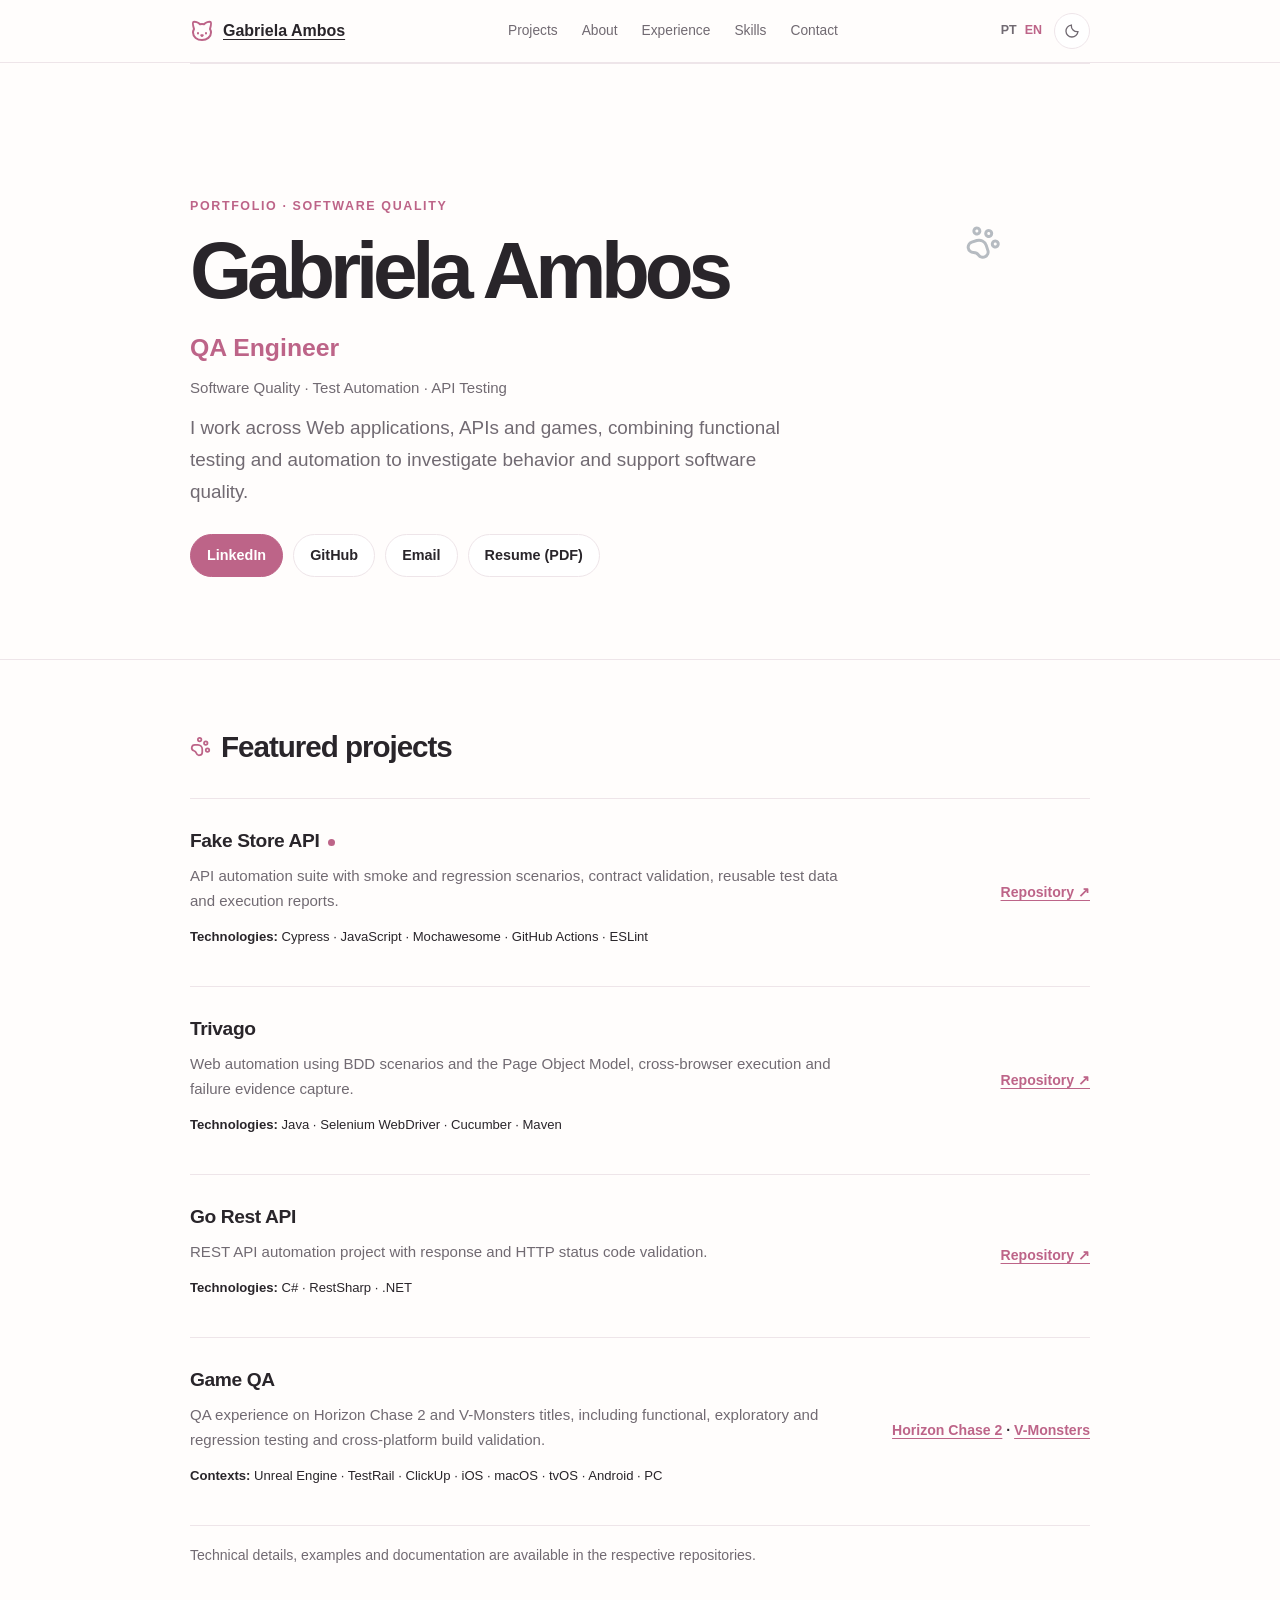
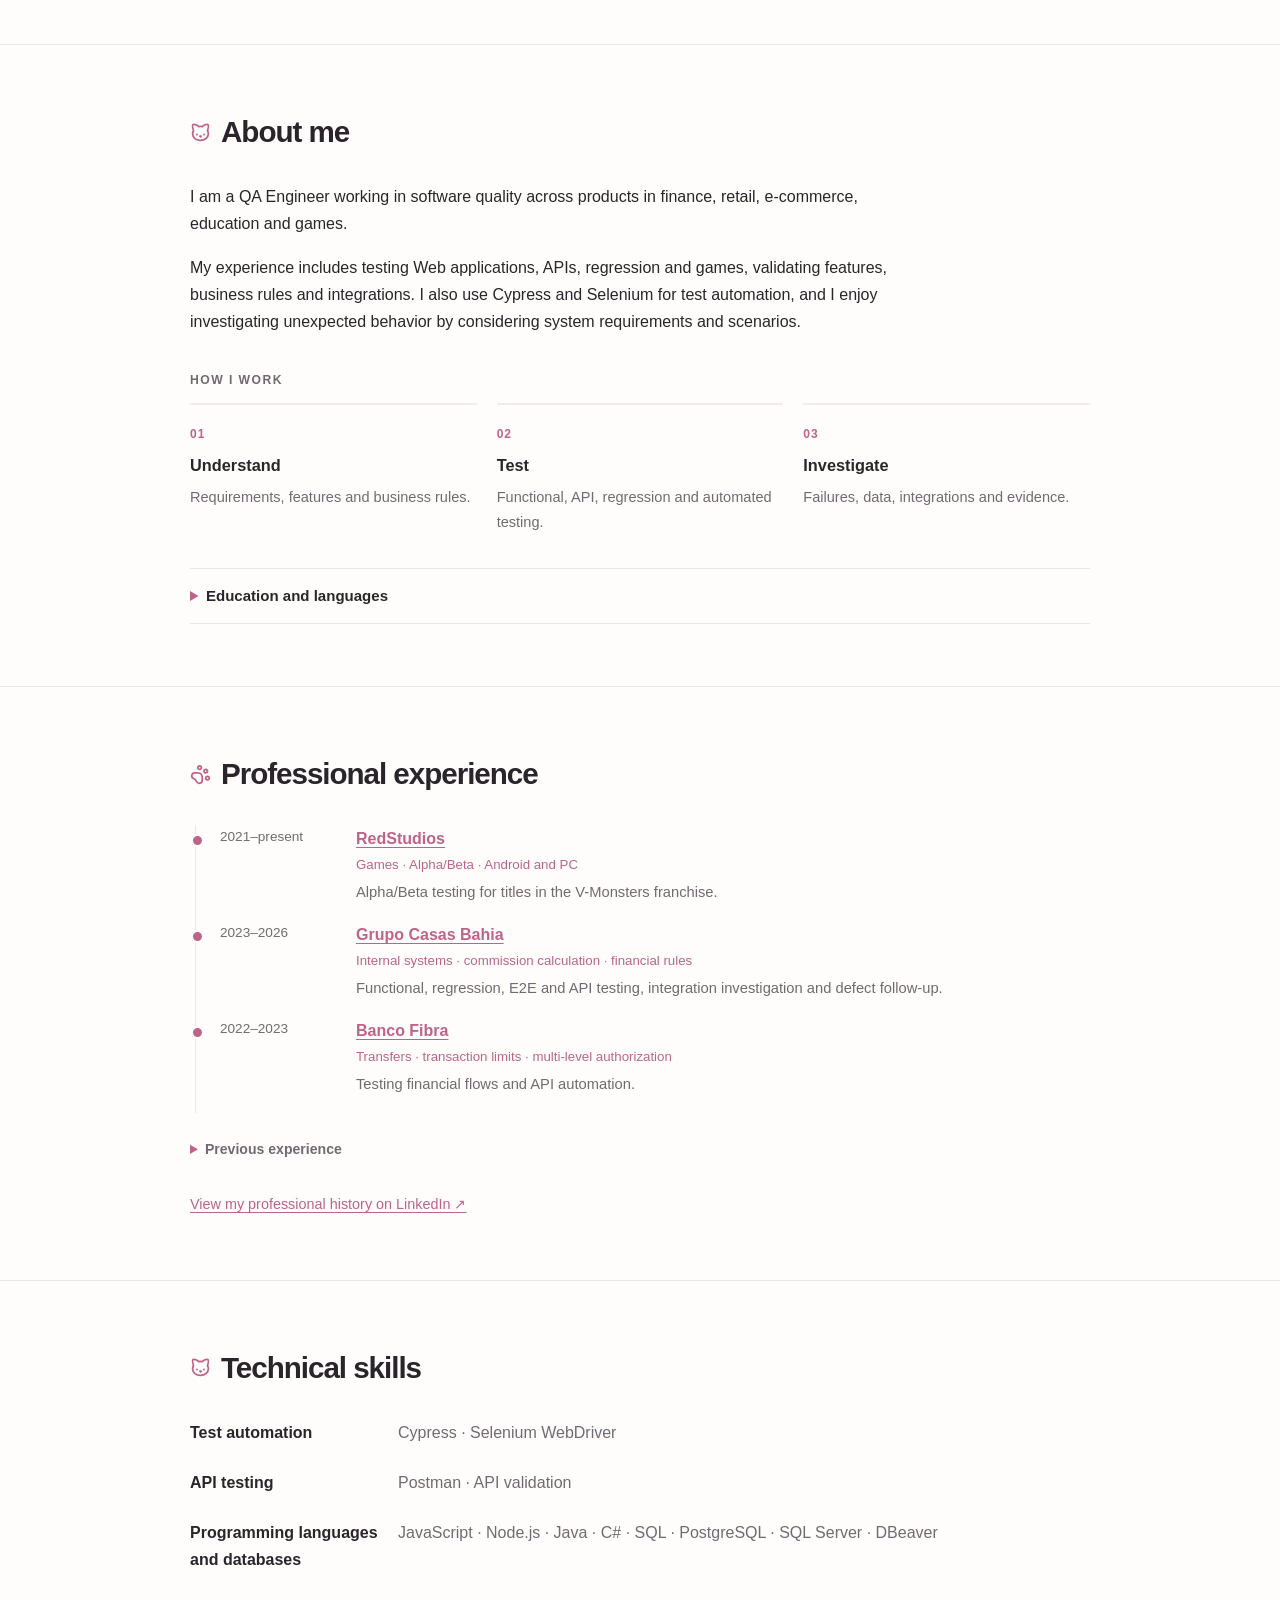
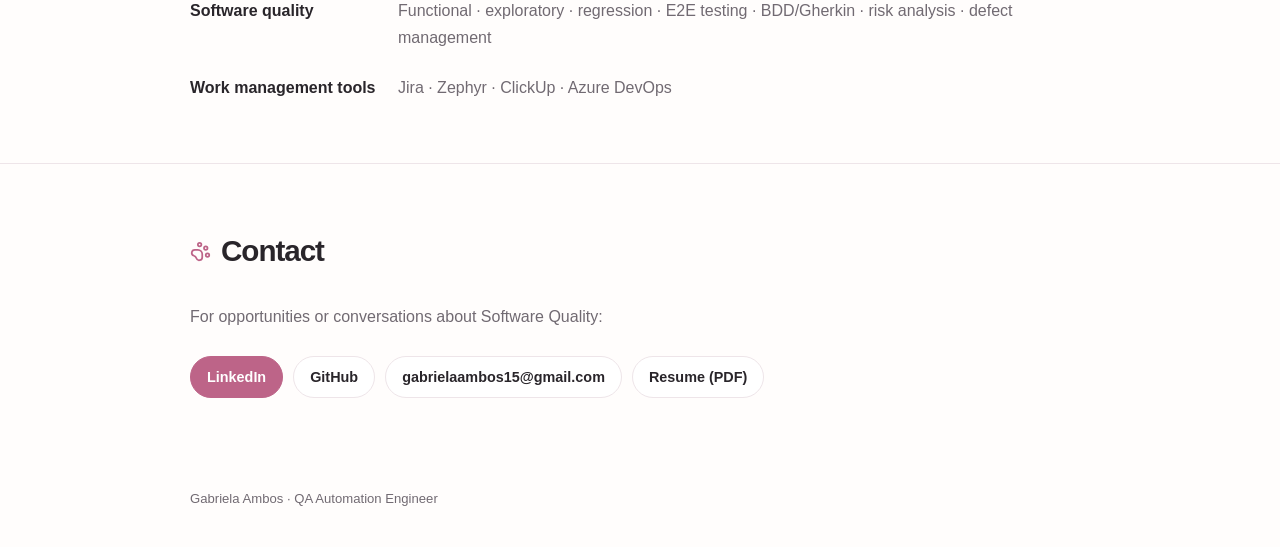
==== docs/en/index.html @ 937759b4 "Update layout" ====
<!doctype html>
<html lang="en" data-theme="light">
<head>
  <meta charset="utf-8">
  <meta name="viewport" content="width=device-width, initial-scale=1">
  <title>Gabriela Ambos | QA Automation Engineer</title>
  <meta name="description" content="Portfolio of Gabriela Ambos, QA Automation Engineer. Test automation projects across APIs, Web applications and game QA.">
  <meta property="og:title" content="Gabriela Ambos | QA Automation Engineer">
  <meta property="og:description" content="Projects and experience in test automation, APIs, Web applications and game QA.">
  <meta property="og:type" content="website">
  <meta property="og:locale" content="en_US">
  <meta property="og:url" content="https://gabrielaambos.github.io/portfolio-qa/en/">
  <link rel="canonical" href="https://gabrielaambos.github.io/portfolio-qa/en/">
  <link rel="alternate" hreflang="pt-BR" href="https://gabrielaambos.github.io/portfolio-qa/">
  <link rel="alternate" hreflang="en" href="https://gabrielaambos.github.io/portfolio-qa/en/">
  <link rel="alternate" hreflang="x-default" href="https://gabrielaambos.github.io/portfolio-qa/">
  <link rel="icon" href="../assets/cat.svg">
  <link rel="stylesheet" href="../style.css">
</head>
<body>
  <a class="skip-link" href="#main-content">Skip to content</a>
  <header class="topbar">
    <div class="wrap">
      <a class="brand" href="#home" aria-label="Gabriela Ambos, home"><svg aria-hidden="true" viewBox="0 0 24 24"><use href="../assets/icons.svg#i-cat"/></svg><span>Gabriela Ambos</span></a>
      <nav aria-label="Main navigation">
        <a href="#projects">Projects</a><a href="#about">About</a><a href="#experience">Experience</a><a href="#skills">Skills</a><a href="#contact">Contact</a>
      </nav>
      <div class="topbar-actions">
        <div class="flags" role="group" aria-label="Language"><a href="../index.html" lang="pt-BR">PT</a><a href="./" aria-current="page" lang="en">EN</a></div>
        <button class="theme-toggle" id="theme-toggle" type="button" aria-label="Switch to dark theme">
          <svg aria-hidden="true" class="icon-sun" viewBox="0 0 24 24" fill="none" stroke="currentColor" stroke-width="2" stroke-linecap="round"><circle cx="12" cy="12" r="4"/><path d="M12 2v2M12 20v2M4.93 4.93l1.41 1.41M17.66 17.66l1.41 1.41M2 12h2M20 12h2M6.34 17.66l-1.41 1.41M19.07 4.93l1.41-1.41"/></svg>
          <svg aria-hidden="true" class="icon-moon" viewBox="0 0 24 24" fill="none" stroke="currentColor" stroke-width="2" stroke-linecap="round"><path d="M20.9 13A9 9 0 0 1 11 3.1 9 9 0 1 0 20.9 13Z"/></svg>
        </button>
      </div>
    </div>
  </header>

  <main id="main-content">
    <section class="hero wrap" id="home" aria-labelledby="hero-title">
      <p class="eyebrow">Portfolio · Software Quality</p>
      <h1 id="hero-title">Gabriela Ambos</h1>
      <p class="role">QA Engineer</p>
      <p class="specialties">Software Quality · Test Automation · API Testing</p>
      <p class="tagline">I work across Web applications, APIs and games, combining functional testing and automation to investigate behavior and support software quality.</p>
      <div class="cta" aria-label="Professional links">
        <a class="btn btn-primary" href="https://www.linkedin.com/in/gabrielaambos/?locale=en-US">LinkedIn</a>
        <a class="btn" href="https://github.com/GabrielaAmbos">GitHub</a>
        <a class="btn" href="mailto:gabrielaambos15@gmail.com">Email</a>
        <a class="btn" href="../assets/cv/GabrielaAmbos-CV-EN.pdf" target="_blank" rel="noopener">Resume (PDF)</a>
      </div>
    </section>

    <section id="projects" aria-labelledby="projects-title">
      <div class="wrap">
        <h2 class="section-heading" id="projects-title"><svg aria-hidden="true" viewBox="0 0 24 24"><use href="../assets/icons.svg#i-paw"/></svg>Featured projects</h2>
        <div class="projects">
          <article class="project featured">
            <div><h3>Fake Store API</h3><p>API automation suite with smoke and regression scenarios, contract validation, reusable test data and execution reports.</p><p class="tech"><strong>Technologies:</strong> Cypress · JavaScript · Mochawesome · GitHub Actions · ESLint</p></div>
            <a class="project-link" href="https://github.com/GabrielaAmbos/automacao-fake-store-api">Repository <span aria-hidden="true">↗</span></a>
          </article>
          <article class="project">
            <div><h3>Trivago</h3><p>Web automation using BDD scenarios and the Page Object Model, cross-browser execution and failure evidence capture.</p><p class="tech"><strong>Technologies:</strong> Java · Selenium WebDriver · Cucumber · Maven</p></div>
            <a class="project-link" href="https://github.com/GabrielaAmbos/automacao-trivago">Repository <span aria-hidden="true">↗</span></a>
          </article>
          <article class="project">
            <div><h3>Go Rest API</h3><p>REST API automation project with response and HTTP status code validation.</p><p class="tech"><strong>Technologies:</strong> C# · RestSharp · .NET</p></div>
            <a class="project-link" href="https://github.com/GabrielaAmbos/automacao-go-rest-api">Repository <span aria-hidden="true">↗</span></a>
          </article>
          <article class="project">
            <div><h3>Game QA</h3><p>QA experience on Horizon Chase 2 and V-Monsters titles, including functional, exploratory and regression testing and cross-platform build validation.</p><p class="tech"><strong>Contexts:</strong> Unreal Engine · TestRail · ClickUp · iOS · macOS · tvOS · Android · PC</p></div>
            <div class="project-link"><a href="https://www.horizonchase2.com/">Horizon Chase 2</a> · <a href="https://vmonsters.com/">V-Monsters</a></div>
          </article>
        </div>
        <p class="project-note">Technical details, examples and documentation are available in the respective repositories.</p>
      </div>
    </section>

    <section id="about" aria-labelledby="about-title">
      <div class="wrap">
        <h2 class="section-heading" id="about-title"><svg aria-hidden="true" viewBox="0 0 24 24"><use href="../assets/icons.svg#i-cat"/></svg>About me</h2>
        <div class="about-copy">
          <p>I am a QA Engineer working in software quality across products in finance, retail, e-commerce, education and games.</p>
          <p>My experience includes testing Web applications, APIs, regression and games, validating features, business rules and integrations. I also use Cypress and Selenium for test automation, and I enjoy investigating unexpected behavior by considering system requirements and scenarios.</p>
        </div>
        <p class="subhead">How I work</p>
        <div class="steps">
          <article class="step"><span class="n">01</span><h3>Understand</h3><p>Requirements, features and business rules.</p></article>
          <article class="step"><span class="n">02</span><h3>Test</h3><p>Functional, API, regression and automated testing.</p></article>
          <article class="step"><span class="n">03</span><h3>Investigate</h3><p>Failures, data, integrations and evidence.</p></article>
        </div>
        <details class="more-info">
          <summary>Education and languages</summary>
          <div class="details-body">
            <h3>Education</h3>
            <ul class="education">
              <li>Digital Games — Estácio · 2026 · In progress</li>
              <li>Technical Diploma in IT — Federal Institute of Rio Grande do Sul, Sapucaia campus · 2013–2017</li>
            </ul>
            <h3>Languages</h3>
            <ul class="lang-list"><li>Portuguese: native</li><li>English: technical reading and documentation; basic conversation</li></ul>
          </div>
        </details>
      </div>
    </section>

    <section class="experience-section" id="experience" aria-labelledby="experience-title">
      <div class="wrap">
        <h2 class="section-heading" id="experience-title"><svg aria-hidden="true" viewBox="0 0 24 24"><use href="../assets/icons.svg#i-paw"/></svg>Professional experience</h2>
        <div class="timeline featured-timeline">
          <article class="job"><div class="period">2021–present</div><div><div class="company"><a href="https://redstudios.com.br/">RedStudios</a></div><span class="domain">Games · Alpha/Beta · Android and PC</span><p class="desc">Alpha/Beta testing for titles in the V-Monsters franchise.</p></div></article>
          <article class="job"><div class="period">2023–2026</div><div><div class="company"><a href="https://www.grupocasasbahia.com.br/">Grupo Casas Bahia</a></div><span class="domain">Internal systems · commission calculation · financial rules</span><p class="desc">Functional, regression, E2E and API testing, integration investigation and defect follow-up.</p></div></article>
          <article class="job"><div class="period">2022–2023</div><div><div class="company"><a href="https://bancofibra.com.br/">Banco Fibra</a></div><span class="domain">Transfers · transaction limits · multi-level authorization</span><p class="desc">Testing financial flows and API automation.</p></div></article>
        </div>
        <details class="previous-experiences">
          <summary>Previous experience</summary>
          <div class="previous-list">
            <article class="previous-job"><span class="period">2022</span><p><strong><a href="https://www.aquiris.com.br/">Aquiris</a></strong> — QA Analyst on Horizon Chase 2, testing on Apple devices, managing test cases and reporting defects.</p></article>
            <article class="previous-job"><span class="period">2021</span><p><strong><a href="https://www.lojasrennersa.com.br/">Lojas Renner</a></strong> — Testing the order journey across e-commerce, integrations, logistics and the Android app.</p></article>
            <article class="previous-job"><span class="period">2020–2021</span><p><strong><a href="https://ntconsultcorp.com/pt/">NTConsult</a></strong> — Web and API testing and SQL Server data validation.</p></article>
            <article class="previous-job"><span class="period">2020</span><p><strong><a href="https://gvdasa.com.br/">GVDASA</a></strong> — Testing academic systems and Web automation.</p></article>
          </div>
        </details>
        <a class="resource-link" href="https://www.linkedin.com/in/gabrielaambos/?locale=en-US">View my professional history on LinkedIn ↗</a>
      </div>
    </section>

    <section id="skills" aria-labelledby="skills-title">
      <div class="wrap">
        <h2 class="section-heading" id="skills-title"><svg aria-hidden="true" viewBox="0 0 24 24"><use href="../assets/icons.svg#i-cat"/></svg>Technical skills</h2>
        <dl class="skills">
          <div class="skill-row"><dt>Test automation</dt><dd>Cypress · Selenium WebDriver</dd></div>
          <div class="skill-row"><dt>API testing</dt><dd>Postman · API validation</dd></div>
          <div class="skill-row"><dt>Programming languages and databases</dt><dd>JavaScript · Node.js · Java · C# · SQL · PostgreSQL · SQL Server · DBeaver</dd></div>
          <div class="skill-row"><dt>Software quality</dt><dd>Functional · exploratory · regression · E2E testing · BDD/Gherkin · risk analysis · defect management</dd></div>
          <div class="skill-row"><dt>Work management tools</dt><dd>Jira · Zephyr · ClickUp · Azure DevOps</dd></div>
        </dl>
      </div>
    </section>

    <section class="contact-section" id="contact" aria-labelledby="contact-title">
      <div class="wrap">
        <h2 class="section-heading" id="contact-title"><svg aria-hidden="true" viewBox="0 0 24 24"><use href="../assets/icons.svg#i-paw"/></svg>Contact</h2>
        <p>For opportunities or conversations about Software Quality:</p>
        <div class="contact-links">
          <a class="btn btn-primary" href="https://www.linkedin.com/in/gabrielaambos/?locale=en-US">LinkedIn</a>
          <a class="btn" href="https://github.com/GabrielaAmbos">GitHub</a>
          <a class="btn" href="mailto:gabrielaambos15@gmail.com">gabrielaambos15@gmail.com</a>
          <a class="btn" href="../assets/cv/GabrielaAmbos-CV-EN.pdf" target="_blank" rel="noopener">Resume (PDF)</a>
        </div>
      </div>
    </section>
  </main>
  <footer><div class="wrap"><p>Gabriela Ambos · QA Automation Engineer</p></div></footer>
  <script src="../theme.js"></script>
</body>
</html>
---- docs/style.css ----
:root {
  color-scheme: light;
  --bg: #fffdfc;
  --surface: #ffffff;
  --surface-alt: #faf5f6;
  --text: #29252a;
  --muted: #716a72;
  --border: #eee5e9;
  --accent: #bd6488;
  --accent-soft: #f7e9ef;
  --shadow: 0 12px 38px rgba(79, 39, 56, .055);
}

:root[data-theme="dark"] {
  color-scheme: dark;
  --bg: #17151a;
  --surface: #211e24;
  --surface-alt: #2b252d;
  --text: #f4edf1;
  --muted: #c0b2ba;
  --border: #3c333b;
  --accent: #eea1c0;
  --accent-soft: #3d2934;
  --shadow: 0 12px 38px rgba(0, 0, 0, .18);
}

* { box-sizing: border-box; }
html { scroll-behavior: smooth; }
@media (prefers-reduced-motion: reduce) {
  html { scroll-behavior: auto; }
  *, *::before, *::after { scroll-behavior: auto !important; transition-duration: .01ms !important; }
}
:focus-visible { outline: 3px solid var(--accent); outline-offset: 4px; }
body {
  margin: 0;
  background: var(--bg);
  color: var(--text);
  font-family: -apple-system, BlinkMacSystemFont, "Segoe UI", Roboto, "Helvetica Neue", Arial, sans-serif;
  font-size: 16px;
  line-height: 1.7;
  -webkit-font-smoothing: antialiased;
}
a { color: var(--accent); text-decoration-thickness: .08em; text-underline-offset: .18em; }
a:hover { color: var(--text); }
.wrap { width: min(100% - 48px, 900px); margin-inline: auto; }
.skip-link { position: fixed; z-index: 30; top: 8px; left: 8px; padding: 10px 14px; background: var(--surface); color: var(--text); transform: translateY(-150%); }
.skip-link:focus { transform: translateY(0); }

.topbar { position: sticky; top: 0; z-index: 20; background: color-mix(in srgb, var(--bg) 92%, transparent); border-bottom: 1px solid var(--border); backdrop-filter: blur(12px); }
.topbar .wrap { display: flex; min-height: 62px; align-items: center; justify-content: space-between; gap: 18px; }
.brand { display: inline-flex; align-items: center; gap: 9px; color: var(--text); font-weight: 700; white-space: nowrap; }
.brand svg { width: 24px; height: 24px; color: var(--accent); }
.topbar nav { display: flex; min-width: 0; align-items: center; gap: clamp(12px, 2.2vw, 24px); overflow-x: auto; scrollbar-width: none; }
.topbar nav::-webkit-scrollbar { display: none; }
.topbar nav a { color: var(--muted); font-size: .86rem; white-space: nowrap; text-decoration: none; }
.topbar nav a:hover { color: var(--accent); }
.topbar-actions { display: flex; flex: 0 0 auto; align-items: center; gap: 12px; }
.flags { display: flex; gap: 8px; }
.flags a { color: var(--muted); font-size: .78rem; font-weight: 700; text-decoration: none; }
.flags a[aria-current="page"] { color: var(--accent); }
.theme-toggle { display: grid; width: 36px; height: 36px; place-items: center; border: 1px solid var(--border); border-radius: 50%; background: var(--surface); color: var(--muted); cursor: pointer; }
.theme-toggle svg { width: 16px; height: 16px; }
.icon-moon { display: block; }
.icon-sun { display: none; }
:root[data-theme="dark"] .icon-moon { display: none; }
:root[data-theme="dark"] .icon-sun { display: block; }

.hero { position: relative; padding-block: clamp(70px, 12vw, 132px) 82px; }
.hero::after { position: absolute; top: 160px; right: clamp(8px, 8vw, 90px); width: 36px; height: 36px; color: var(--accent); content: ""; background: url("assets/paw.svg") center / contain no-repeat; opacity: .62; transform: rotate(-18deg); }
.eyebrow { margin: 0 0 12px; color: var(--accent); font-size: .78rem; font-weight: 700; letter-spacing: .13em; text-transform: uppercase; }
.hero h1 { max-width: 720px; margin: 0; font-size: clamp(2.7rem, 8vw, 5rem); font-weight: 680; letter-spacing: -.065em; line-height: 1.04; }
.hero .role { margin: 15px 0 12px; color: var(--accent); font-size: clamp(1.2rem, 3vw, 1.55rem); font-weight: 600; }
.hero .specialties { margin: -7px 0 12px; color: var(--muted); font-size: .94rem; font-weight: 500; }
.hero .tagline { max-width: 610px; margin: 0; color: var(--muted); font-size: clamp(1.02rem, 2.5vw, 1.18rem); }
.cta, .contact-links { display: flex; flex-wrap: wrap; gap: 10px; margin-top: 26px; }
.btn { display: inline-flex; min-height: 42px; align-items: center; justify-content: center; padding: 8px 16px; border: 1px solid var(--border); border-radius: 999px; background: var(--surface); color: var(--text); font-size: .9rem; font-weight: 600; text-decoration: none; transition: border-color .16s, background .16s, transform .16s; }
.btn:hover { border-color: var(--accent); background: var(--accent-soft); color: var(--text); text-decoration: none; transform: translateY(-1px); }
.btn-primary { border-color: var(--accent); background: var(--accent); color: #fff; }
:root[data-theme="dark"] .btn-primary { color: #24151c; }

section { padding-block: 62px; border-top: 1px solid var(--border); scroll-margin-top: 78px; }
.section-heading { display: flex; align-items: center; gap: 10px; margin: 0 0 26px; font-size: clamp(1.45rem, 3vw, 1.85rem); font-weight: 650; letter-spacing: -.035em; }
.section-heading svg { width: 21px; height: 21px; flex: 0 0 auto; color: var(--accent); }
.lead { max-width: 690px; color: var(--muted); }
.about-copy { max-width: 740px; }
.about-copy p { margin: 0 0 16px; }
.subhead { margin: 35px 0 12px; color: var(--muted); font-size: .76rem; font-weight: 700; letter-spacing: .12em; text-transform: uppercase; }
.steps { display: grid; grid-template-columns: repeat(3, minmax(0, 1fr)); gap: 20px; }
.step { padding-top: 14px; border-top: 2px solid var(--accent-soft); }
.step .n { color: var(--accent); font-size: .75rem; font-weight: 700; letter-spacing: .08em; }
.step h3 { margin: 6px 0 5px; font-size: 1.02rem; }
.step p { margin: 0; color: var(--muted); font-size: .91rem; }

.projects { border-top: 1px solid var(--border); }
.project { display: grid; grid-template-columns: minmax(0, 1fr) auto; gap: 18px 28px; align-items: start; padding: 26px 0; border-bottom: 1px solid var(--border); }
.project h3 { margin: 0 0 5px; font-size: 1.2rem; font-weight: 650; letter-spacing: -.02em; }
.project p { max-width: 650px; margin: 0 0 12px; color: var(--muted); font-size: .94rem; }
.project .tech { color: var(--text); font-size: .82rem; }
.project .project-link { align-self: center; white-space: nowrap; font-size: .88rem; font-weight: 650; }
.project.featured h3::after { display: inline-block; width: 7px; height: 7px; margin-left: 9px; border-radius: 50%; background: var(--accent); content: ""; vertical-align: middle; }
.project-note { margin-top: 18px; color: var(--muted); font-size: .88rem; }

.timeline { position: relative; margin-left: 5px; padding-left: 24px; border-left: 1px solid var(--border); }
.job { position: relative; display: grid; grid-template-columns: 118px minmax(0, 1fr); gap: 18px; padding: 0 0 24px; }
.job:last-child { padding-bottom: 0; }
.job::before { position: absolute; top: 9px; left: -29px; width: 9px; height: 9px; border: 2px solid var(--bg); border-radius: 50%; background: var(--accent); content: ""; }
.job .period { color: var(--muted); font-size: .85rem; }
.job .company { font-weight: 650; }
.job .domain { display: block; margin-top: 2px; color: var(--accent); font-size: .83rem; }
.job .desc { margin: 5px 0 0; color: var(--muted); font-size: .92rem; }
.featured-timeline .job { padding-bottom: 16px; }
.featured-timeline .job .desc { margin-top: 3px; }
.previous-experiences { margin-top: 16px; border-top: 0; border-bottom: 0; }
.previous-experiences summary { padding-block: 9px; color: var(--muted); font-size: .88rem; }
.previous-list { padding-bottom: 3px; }
.previous-job { display: grid; grid-template-columns: 96px minmax(0, 1fr); gap: 16px; padding: 8px 0; }
.previous-job .period { color: var(--muted); font-size: .82rem; }
.previous-job p { margin: 0; font-size: .89rem; }
.previous-job strong { color: var(--text); }
.skills { display: grid; gap: 23px; margin: 0; }
.skill-row { display: grid; grid-template-columns: 190px minmax(0, 1fr); gap: 18px; }
.skill-row dt { font-weight: 650; }
.skill-row dd { margin: 0; color: var(--muted); }
.more-info { margin-top: 34px; }
details { border-top: 1px solid var(--border); border-bottom: 1px solid var(--border); }
summary { padding: 14px 0; color: var(--text); cursor: pointer; font-size: .94rem; font-weight: 600; }
summary::marker { color: var(--accent); }
.details-body { padding: 0 0 20px; color: var(--muted); }
.details-body h3 { margin: 20px 0 8px; color: var(--text); font-size: .95rem; }
.education, .certs { margin: 0; padding-left: 20px; }
.education li, .certs li { margin: 5px 0; }
.school, .issuer { color: var(--muted); }
.lang-list { display: flex; flex-wrap: wrap; gap: 8px 22px; margin: 0; padding: 0; list-style: none; }
.resource-link { display: inline-block; margin-top: 22px; font-size: .9rem; }

.contact-section { position: relative; overflow: hidden; }
.contact-section > .wrap > p { max-width: 610px; color: var(--muted); }
footer { padding-block: 28px 36px; color: var(--muted); font-size: .82rem; }
footer .wrap { display: flex; justify-content: space-between; align-items: center; gap: 12px; }
footer p { margin: 0; }

@media (max-width: 720px) {
  .topbar .wrap { gap: 10px; }
  .brand span { display: none; }
  .topbar nav { gap: 14px; }
  .topbar nav a { font-size: .8rem; }
  .steps { grid-template-columns: 1fr; gap: 18px; }
  .skill-row { grid-template-columns: 1fr; gap: 4px; }
}
@media (max-width: 520px) {
  .wrap { width: min(100% - 36px, 900px); }
  .topbar .wrap { min-height: 56px; }
  .topbar nav { gap: 13px; }
  .topbar nav a { font-size: .76rem; }
  .topbar-actions { gap: 8px; }
  .theme-toggle { width: 32px; height: 32px; }
  .hero { padding-block: 72px 62px; }
  .hero::after { top: 68px; right: 8px; width: 28px; height: 28px; }
  section { padding-block: 46px; }
  .project { grid-template-columns: 1fr; gap: 8px; padding: 22px 0; }
  .project .project-link { justify-self: start; }
  .job { grid-template-columns: 1fr; gap: 2px; padding-bottom: 20px; }
  .job .period { font-size: .78rem; }
  .previous-job { grid-template-columns: 1fr; gap: 0; }
  .previous-job .period { font-size: .76rem; }
  .cta, .contact-links { gap: 8px; }
  .btn { min-height: 40px; padding-inline: 13px; }
  footer .wrap { align-items: flex-start; }
}
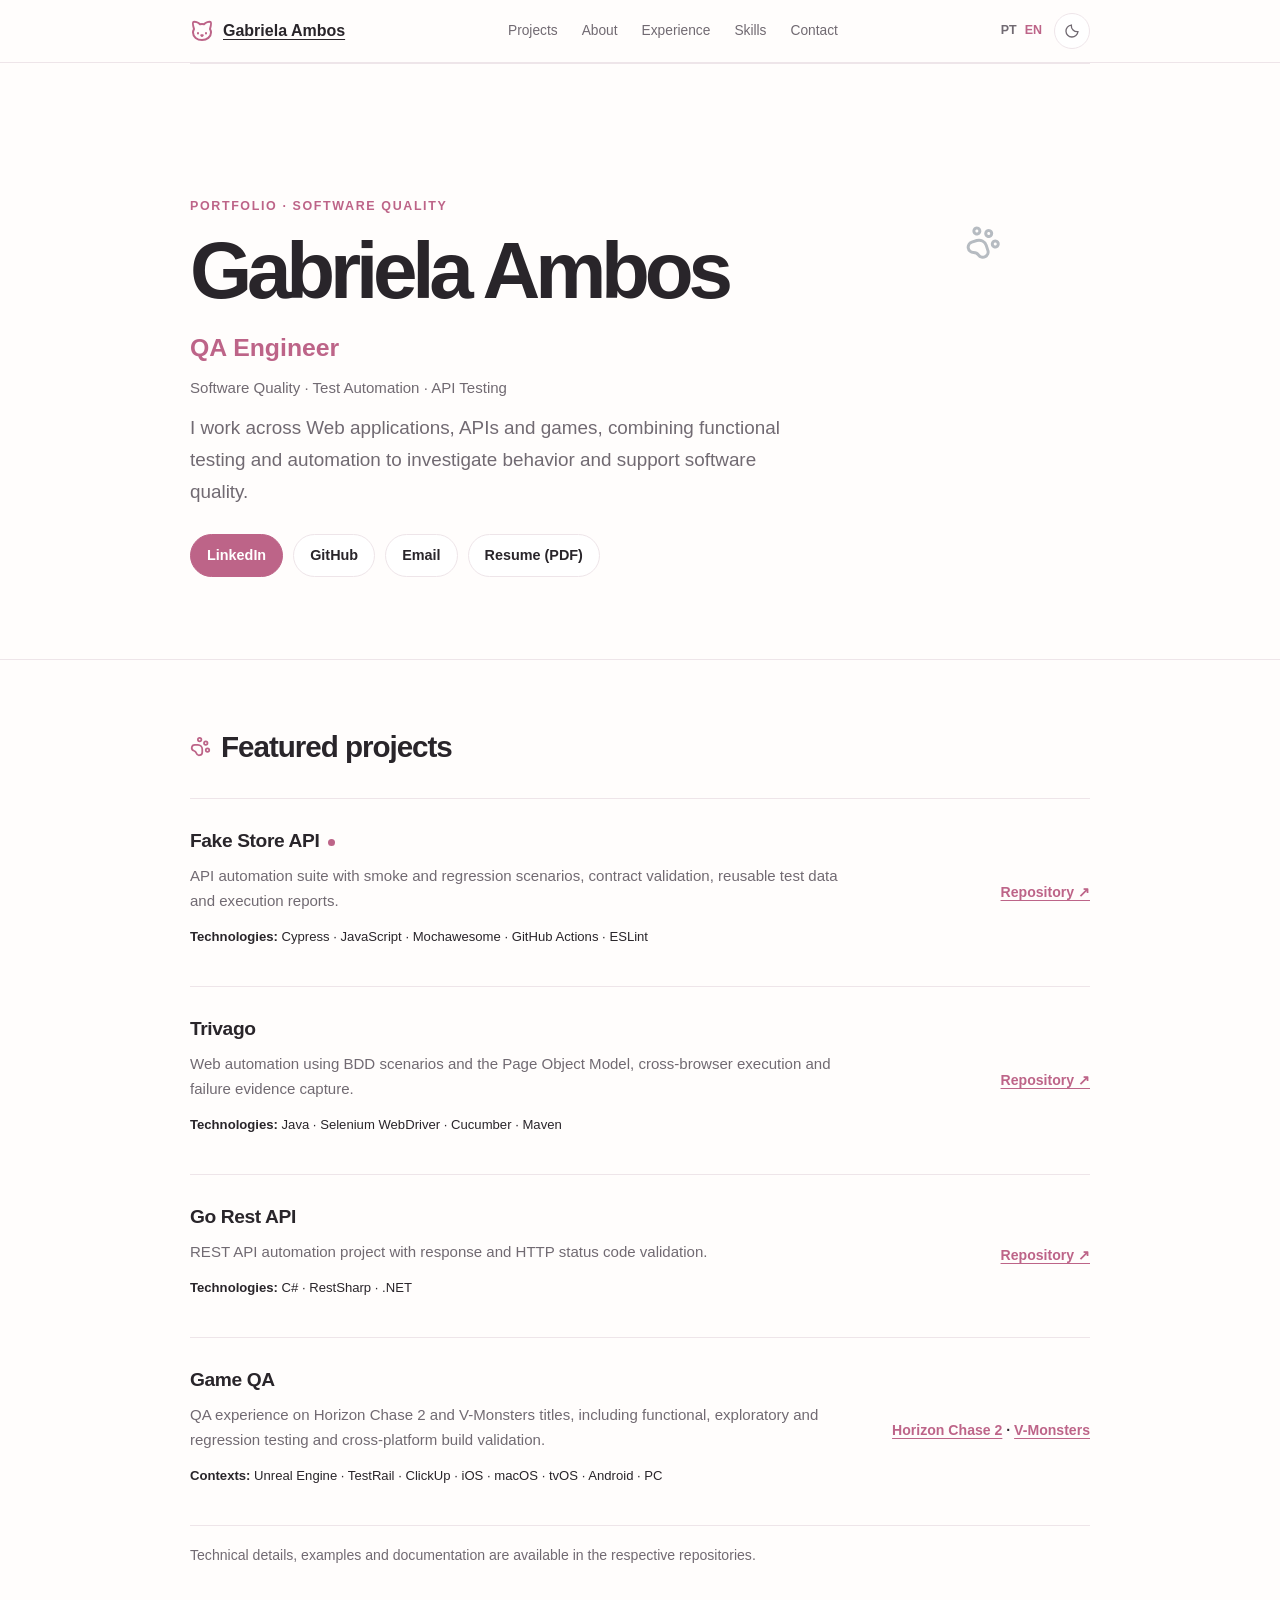
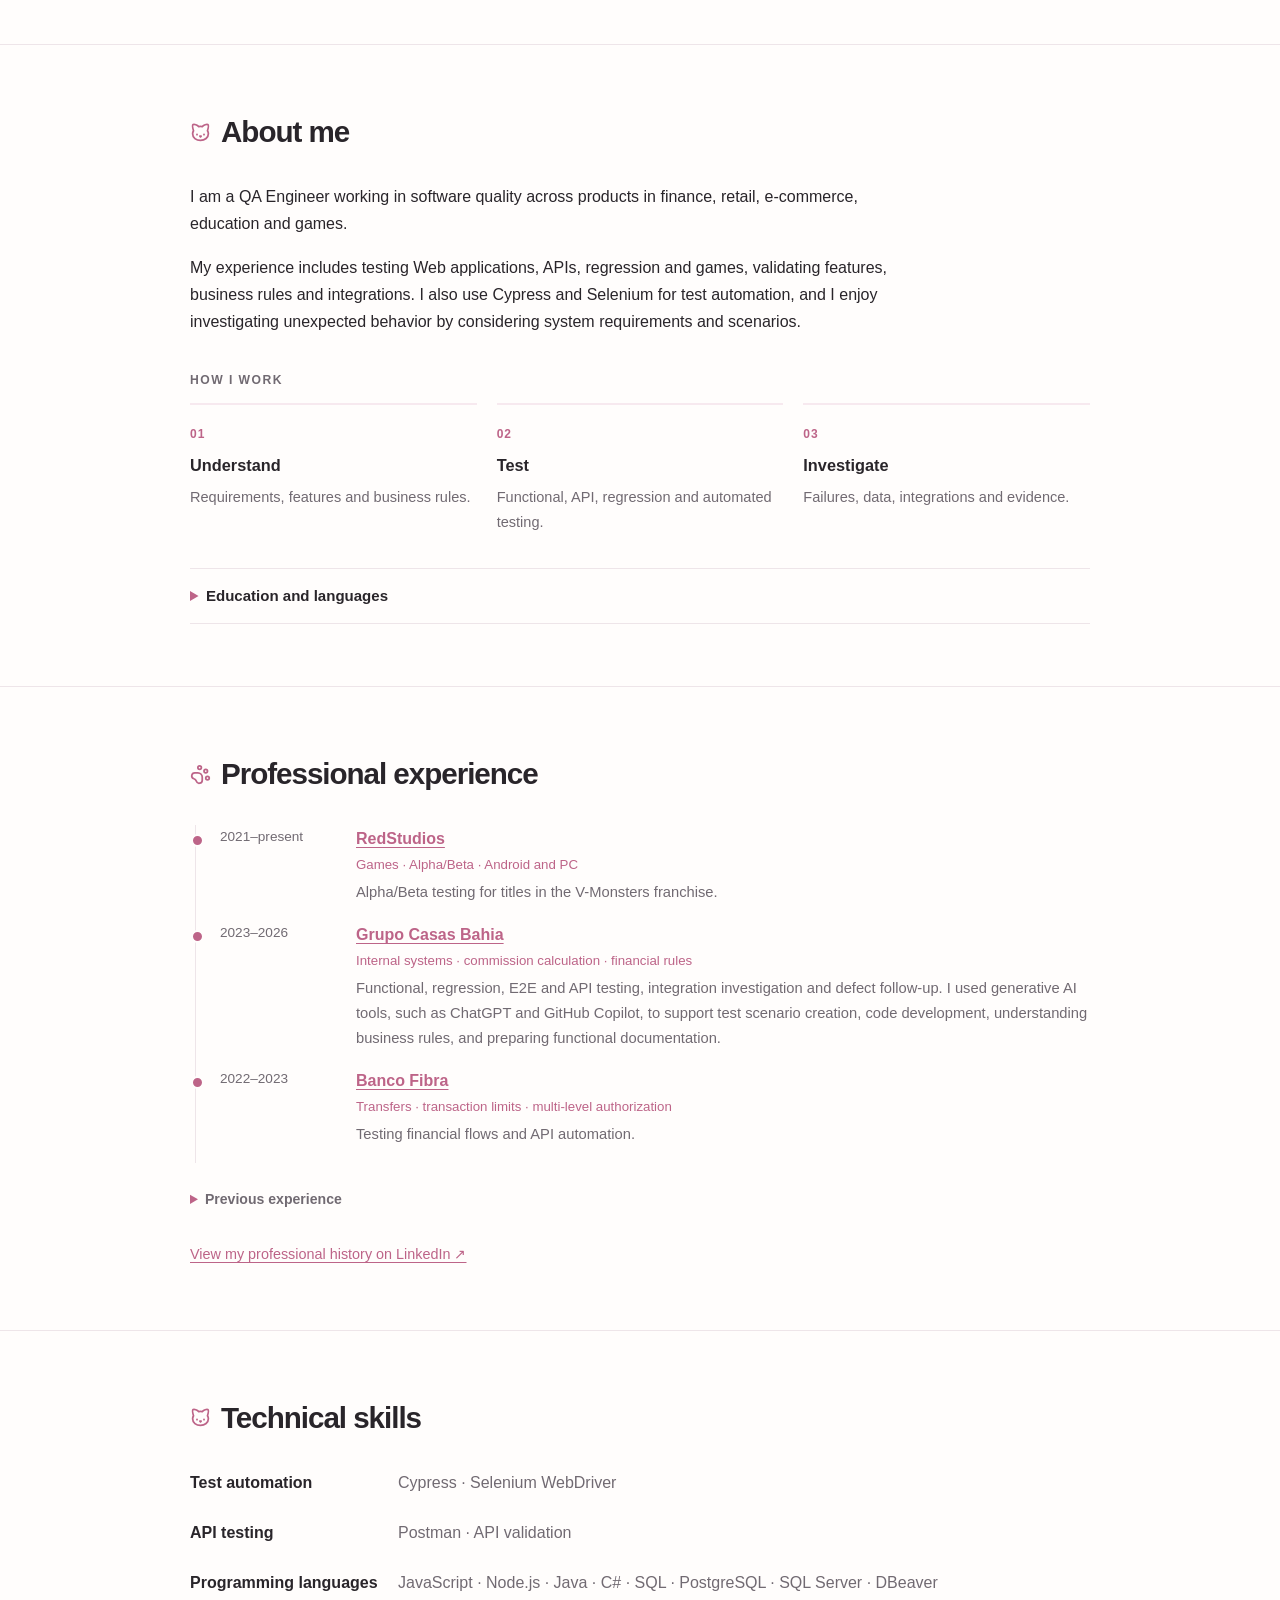
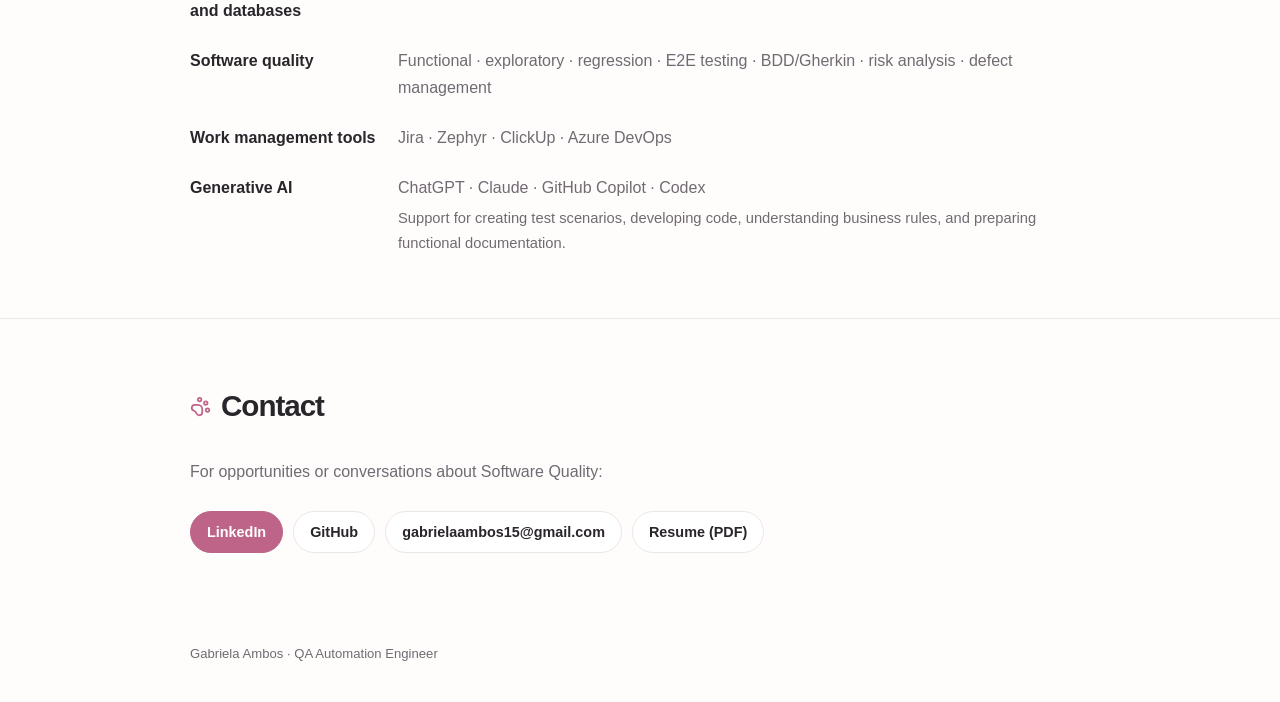
==== commit cd6e66fb: "Atualização das experiencias" ====
--- a/docs/en/index.html
+++ b/docs/en/index.html
@@ -108,7 +108,7 @@
         <h2 class="section-heading" id="experience-title"><svg aria-hidden="true" viewBox="0 0 24 24"><use href="../assets/icons.svg#i-paw"/></svg>Professional experience</h2>
         <div class="timeline featured-timeline">
           <article class="job"><div class="period">2021–present</div><div><div class="company"><a href="https://redstudios.com.br/">RedStudios</a></div><span class="domain">Games · Alpha/Beta · Android and PC</span><p class="desc">Alpha/Beta testing for titles in the V-Monsters franchise.</p></div></article>
-          <article class="job"><div class="period">2023–2026</div><div><div class="company"><a href="https://www.grupocasasbahia.com.br/">Grupo Casas Bahia</a></div><span class="domain">Internal systems · commission calculation · financial rules</span><p class="desc">Functional, regression, E2E and API testing, integration investigation and defect follow-up.</p></div></article>
+          <article class="job"><div class="period">2023–2026</div><div><div class="company"><a href="https://www.grupocasasbahia.com.br/">Grupo Casas Bahia</a></div><span class="domain">Internal systems · commission calculation · financial rules</span><p class="desc">Functional, regression, E2E and API testing, integration investigation and defect follow-up. I used generative AI tools, such as ChatGPT and GitHub Copilot, to support test scenario creation, code development, understanding business rules, and preparing functional documentation.</p></div></article>
           <article class="job"><div class="period">2022–2023</div><div><div class="company"><a href="https://bancofibra.com.br/">Banco Fibra</a></div><span class="domain">Transfers · transaction limits · multi-level authorization</span><p class="desc">Testing financial flows and API automation.</p></div></article>
         </div>
         <details class="previous-experiences">
@@ -133,6 +133,7 @@
           <div class="skill-row"><dt>Programming languages and databases</dt><dd>JavaScript · Node.js · Java · C# · SQL · PostgreSQL · SQL Server · DBeaver</dd></div>
           <div class="skill-row"><dt>Software quality</dt><dd>Functional · exploratory · regression · E2E testing · BDD/Gherkin · risk analysis · defect management</dd></div>
           <div class="skill-row"><dt>Work management tools</dt><dd>Jira · Zephyr · ClickUp · Azure DevOps</dd></div>
+          <div class="skill-row"><dt>Generative AI</dt><dd>ChatGPT · Claude · GitHub Copilot · Codex<p class="skill-note">Support for creating test scenarios, developing code, understanding business rules, and preparing functional documentation.</p></dd></div>
         </dl>
       </div>
     </section>
--- a/docs/style.css
+++ b/docs/style.css
@@ -121,6 +121,7 @@
 .skill-row { display: grid; grid-template-columns: 190px minmax(0, 1fr); gap: 18px; }
 .skill-row dt { font-weight: 650; }
 .skill-row dd { margin: 0; color: var(--muted); }
+.skill-note { margin: 5px 0 0; font-size: .92rem; }
 .more-info { margin-top: 34px; }
 details { border-top: 1px solid var(--border); border-bottom: 1px solid var(--border); }
 summary { padding: 14px 0; color: var(--text); cursor: pointer; font-size: .94rem; font-weight: 600; }
